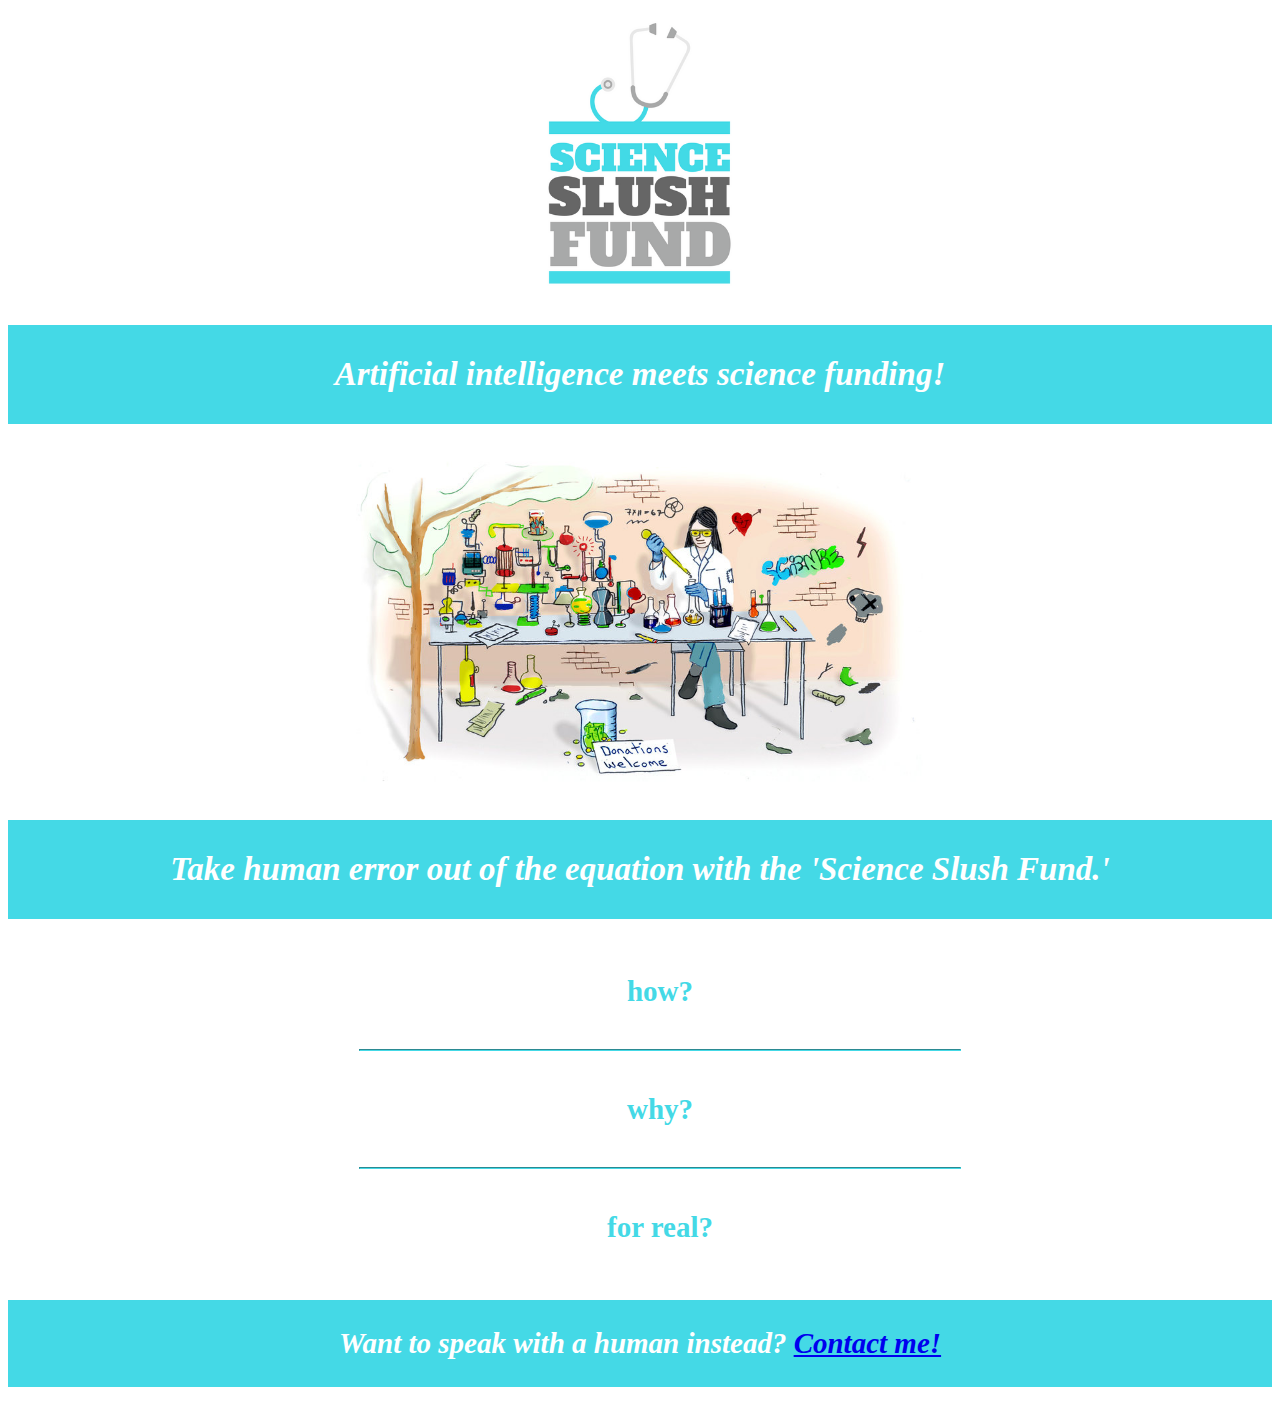
==== unit_3/index.html @ a06a2d46 "unit 03 project" ====
<!DOCTYPE html>

<html>
	<head>
		<title>Science Slush Fund</title>
		<link rel="stylesheet" type="text/css" href="css/style.css">
	</head>

	<body>
		<h1> <img src="images/ssf_logo.png" alt="company logo" title="Science Slush Fund Logo" width="200" ></h1>

		<h2>Artificial intelligence meets science funding!</h2>

			<p><img src="images/science_funding.jpg" alt="science image" title="Science Funding Cartoon" width="600"></p>

		<h2>Take human error out of the equation with the 'Science Slush Fund.'</h2> 
			<ul>
				<li>how?</li> 
					<hr>
				<li>why?</li> 
					<hr>
				<li>for real?</li>
			</ul>


		<h3>Want to speak with a human instead? <a href="mailto:robin.tim.weis@gmail.com?subject=Let's marry science and AI!"> Contact me!</h3>

	</body>
</html>
---- unit_3/css/style.css ----
body {
	text-align: center;
	background-size: cover;

}
h1 {
	text-align: center;

}
h2 { background-color: #44d9e6;
	color: white;
	font-weight: bold;
	line-height: 3;
	font-style: italic;
	font-size: 33px;
 }

p {
	text-align: center;
}
ul {list-style-type: none;
	font-weight: bold;
	line-height: 3;
	font-size: 29px;
	color:#44d9e6;
}

hr {width: 600px;
	border-color: #44d9e6;
}

h3{ color: white;
	font-weight: bold;
	font-style: italic;	
	font-size: 29px;
	line-height: 3;
	background-color: #44d9e6;


}
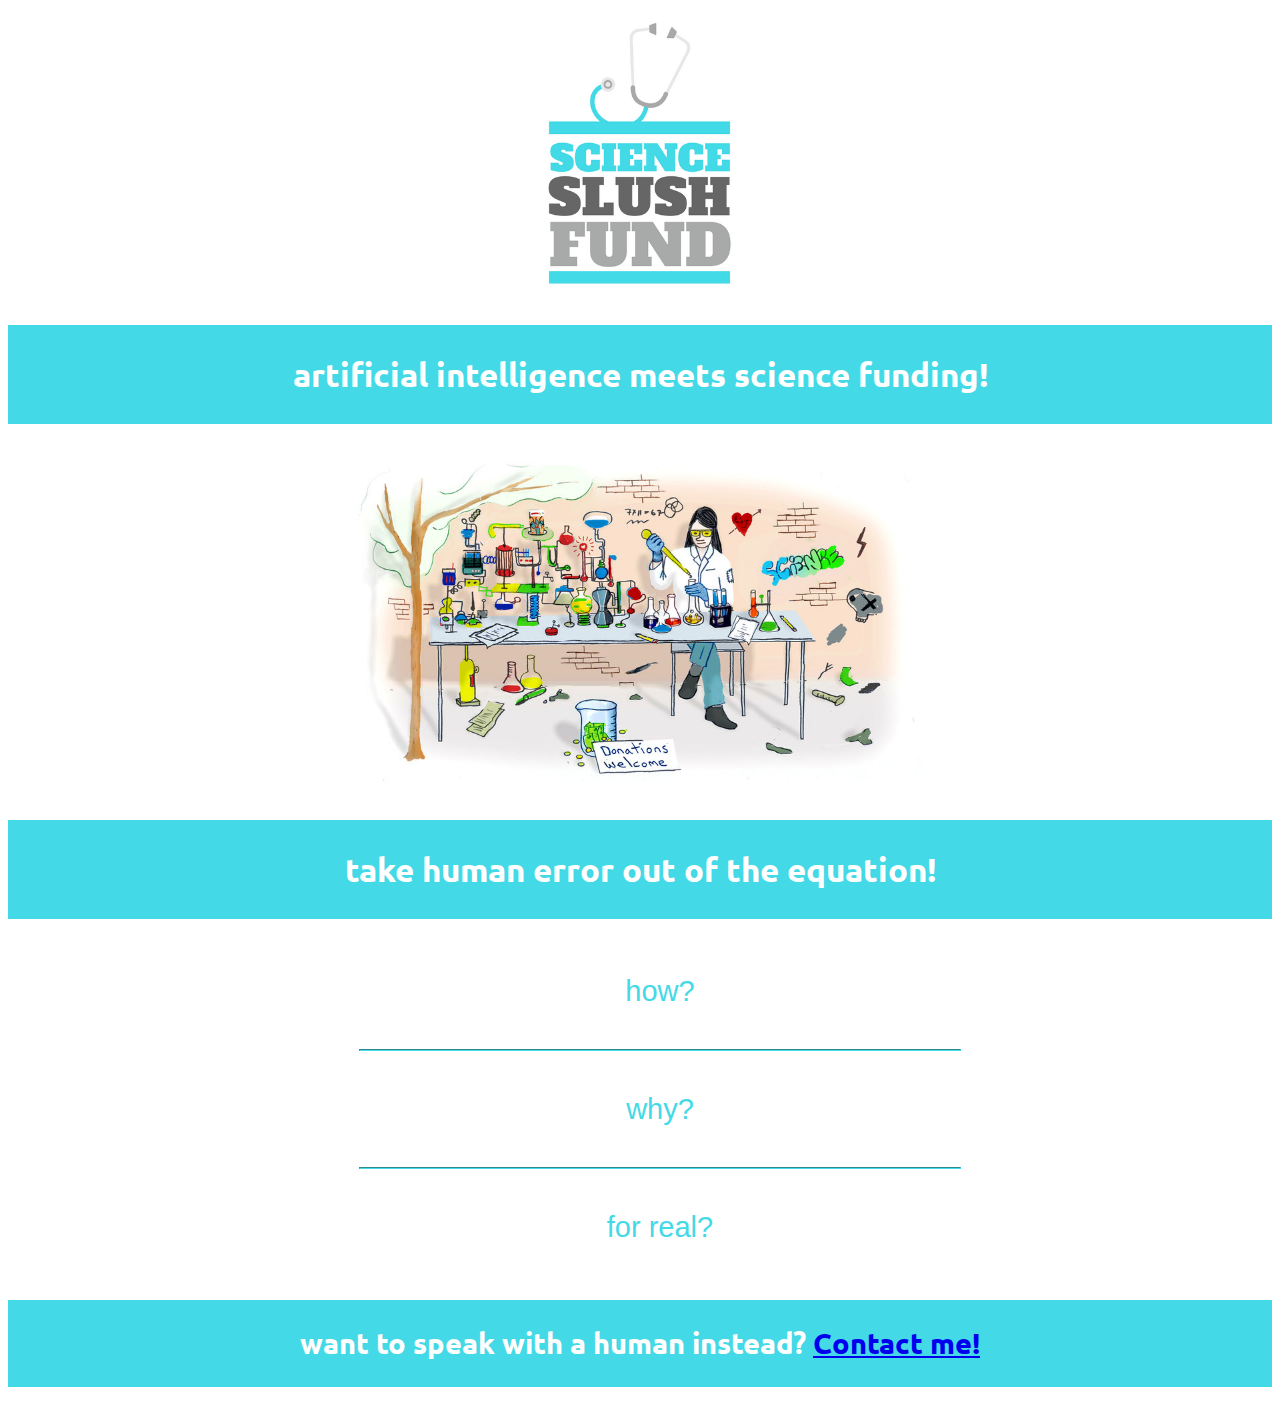
==== commit 097e5cf5: "unit04_new google fonts" ====
--- a/unit_3/index.html
+++ b/unit_3/index.html
@@ -9,11 +9,11 @@
 	<body>
 		<h1> <img src="images/ssf_logo.png" alt="company logo" title="Science Slush Fund Logo" width="200" ></h1>
 
-		<h2>Artificial intelligence meets science funding!</h2>
+		<h2>artificial intelligence meets science funding!</h2>
 
 			<p><img src="images/science_funding.jpg" alt="science image" title="Science Funding Cartoon" width="600"></p>
 
-		<h2>Take human error out of the equation with the 'Science Slush Fund.'</h2> 
+		<h2>take human error out of the equation!</h2> 
 			<ul>
 				<li>how?</li> 
 					<hr>
@@ -23,7 +23,7 @@
 			</ul>
 
 
-		<h3>Want to speak with a human instead? <a href="mailto:robin.tim.weis@gmail.com?subject=Let's marry science and AI!"> Contact me!</h3>
+		<h3>want to speak with a human instead? <a href="mailto:robin.tim.weis@gmail.com?subject=Let's marry science and AI!"> Contact me!</h3>
 
 	</body>
 </html>--- a/unit_3/css/style.css
+++ b/unit_3/css/style.css
@@ -1,3 +1,7 @@
+@import url('https://fonts.googleapis.com/css?family=Ubuntu:500');
+@import url('https://fonts.googleapis.com/css?family=Ubuntu:300');
+
+
 body {
 	text-align: center;
 	background-size: cover;
@@ -10,8 +14,8 @@
 h2 { background-color: #44d9e6;
 	color: white;
 	font-weight: bold;
+	font-family: 'Ubuntu', sans-serif;
 	line-height: 3;
-	font-style: italic;
 	font-size: 33px;
  }
 
@@ -19,7 +23,8 @@
 	text-align: center;
 }
 ul {list-style-type: none;
-	font-weight: bold;
+	font-weight: lighter;
+	font-family: 'Ubuntu:300', sans-serif;
 	line-height: 3;
 	font-size: 29px;
 	color:#44d9e6;
@@ -30,9 +35,9 @@
 }
 
 h3{ color: white;
-	font-weight: bold;
-	font-style: italic;	
+	font-weight: bold;	
 	font-size: 29px;
+	font-family: 'Ubuntu', sans-serif;
 	line-height: 3;
 	background-color: #44d9e6;
 
